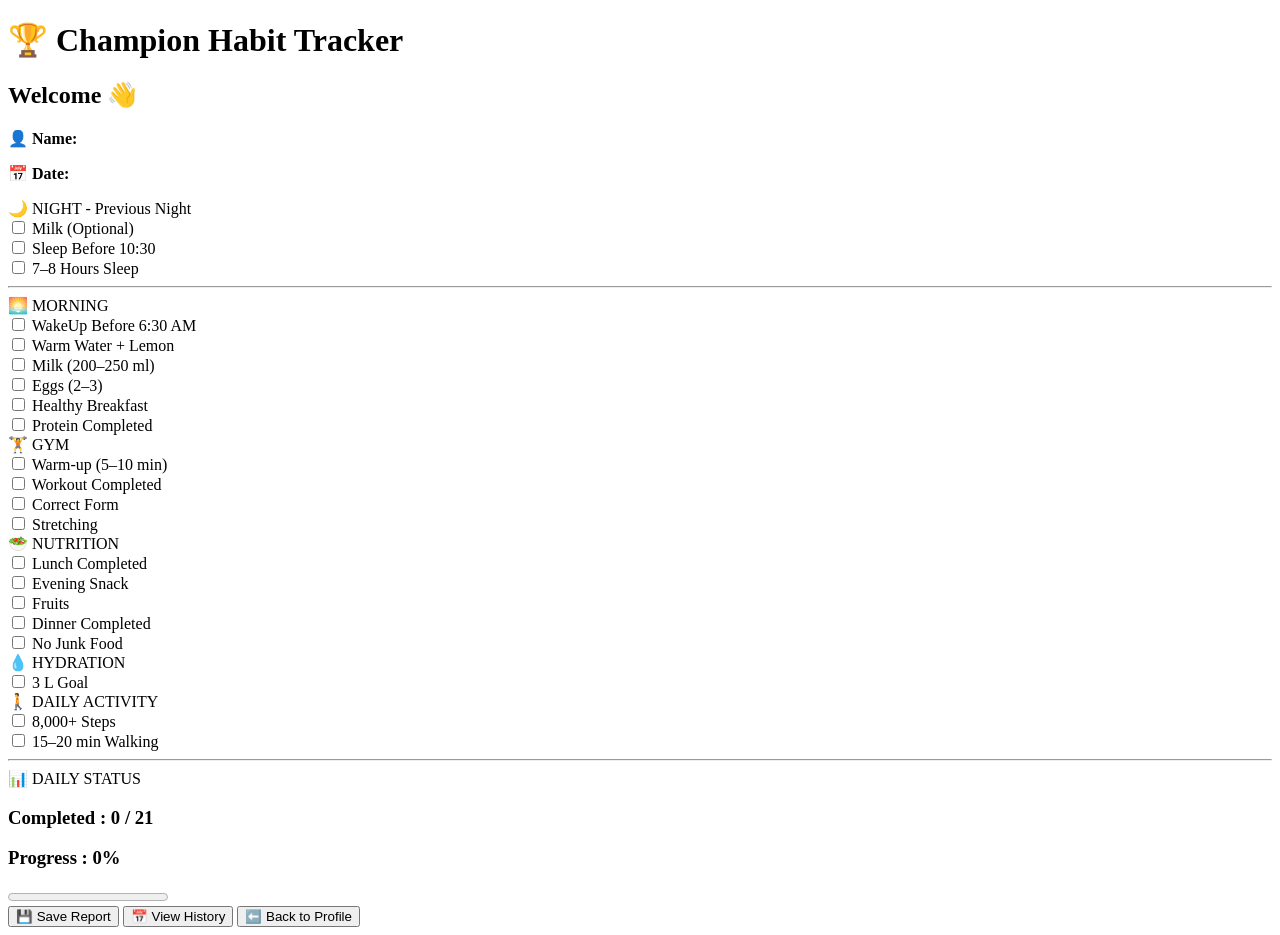
==== checklist.html @ 897b7142 "Add files via upload Add Champion Habit Traker files" ====
<!DOCTYPE html>
<html>

<head>

    <meta name="viewport" content="width=device-width, initial-scale=1.0">

    <title>Champion Habit Tracker</title>

    <link rel="stylesheet" href="style.css">

</head>

<body>

    <div class="container">

        <!-- =====================================
             HEADER
        ====================================== -->

        <h1>🏆 Champion Habit Tracker</h1>

        <h2 id="welcomeText">
            Welcome 👋
        </h2>


        <!-- =====================================
             DATE & USER
        ====================================== -->

        <div class="report-info">

            <p>
                👤 <strong>Name:</strong>
                <span id="userName"></span>
            </p>

            <p>
                📅 <strong>Date:</strong>
                <span id="todayDate"></span>
            </p>

        </div>

 <!-- =====================================
             NIGHT
        ====================================== -->

        <div class="section">

            <div class="section-title">
                🌙 NIGHT - Previous Night
            </div>


            <div class="habit-item">

                <input
                    type="checkbox"
                    id="nightMilk"
                    onchange="updateProgress()">

                <label for="nightMilk">
                    Milk (Optional)
                </label>

            </div>


            <div class="habit-item">

                <input
                    type="checkbox"
                    id="sleepBefore"
                    onchange="updateProgress()">

                <label for="sleepBefore">
                    Sleep Before 10:30
                </label>

            </div>


            <div class="habit-item">

                <input
                    type="checkbox"
                    id="sleepHours"
                    onchange="updateProgress()">

                <label for="sleepHours">
                    7–8 Hours Sleep
                </label>

            </div>

        </div>


        <hr>


        <!-- =====================================
             MORNING
        ====================================== -->

        <div class="section">

            <div class="section-title">
                🌅 MORNING
            </div>


            <div class="habit-item">

                <input
                    type="checkbox"
                    id="wakeUp"
                    onchange="updateProgress()">

                <label for="wakeUp">
                    WakeUp Before 6:30 AM
                </label>

            </div>


            <div class="habit-item">

                <input
                    type="checkbox"
                    id="water"
                    onchange="updateProgress()">

                <label for="water">
                    Warm Water + Lemon
                </label>

            </div>


            <div class="habit-item">

                <input
                    type="checkbox"
                    id="milk"
                    onchange="updateProgress()">

                <label for="milk">
                    Milk (200–250 ml)
                </label>

            </div>


            <div class="habit-item">

                <input
                    type="checkbox"
                    id="eggs"
                    onchange="updateProgress()">

                <label for="eggs">
                    Eggs (2–3)
                </label>

            </div>


            <div class="habit-item">

                <input
                    type="checkbox"
                    id="breakfast"
                    onchange="updateProgress()">

                <label for="breakfast">
                    Healthy Breakfast
                </label>

            </div>


            <div class="habit-item">

                <input
                    type="checkbox"
                    id="protein"
                    onchange="updateProgress()">

                <label for="protein">
                    Protein Completed
                </label>

            </div>

        </div>


        <!-- =====================================
             GYM
        ====================================== -->

        <div class="section">

            <div class="section-title">
                🏋️ GYM
            </div>


            <div class="habit-item">

                <input
                    type="checkbox"
                    id="warmUp"
                    onchange="updateProgress()">

                <label for="warmUp">
                    Warm-up (5–10 min)
                </label>

            </div>


            <div class="habit-item">

                <input
                    type="checkbox"
                    id="workout"
                    onchange="updateProgress()">

                <label for="workout">
                    Workout Completed
                </label>

            </div>


            <div class="habit-item">

                <input
                    type="checkbox"
                    id="correctForm"
                    onchange="updateProgress()">

                <label for="correctForm">
                    Correct Form
                </label>

            </div>


            <div class="habit-item">

                <input
                    type="checkbox"
                    id="stretching"
                    onchange="updateProgress()">

                <label for="stretching">
                    Stretching
                </label>

            </div>

        </div>

                <!-- =====================================
             NUTRITION
        ====================================== -->

        <div class="section">

            <div class="section-title">
                🥗 NUTRITION
            </div>


            <div class="habit-item">

                <input
                    type="checkbox"
                    id="lunch"
                    onchange="updateProgress()">

                <label for="lunch">
                    Lunch Completed
                </label>

            </div>


            <div class="habit-item">

                <input
                    type="checkbox"
                    id="eveningSnack"
                    onchange="updateProgress()">

                <label for="eveningSnack">
                    Evening Snack
                </label>

            </div>


            <div class="habit-item">

                <input
                    type="checkbox"
                    id="fruits"
                    onchange="updateProgress()">

                <label for="fruits">
                    Fruits
                </label>

            </div>


            <div class="habit-item">

                <input
                    type="checkbox"
                    id="dinner"
                    onchange="updateProgress()">

                <label for="dinner">
                    Dinner Completed
                </label>

            </div>


            <div class="habit-item">

                <input
                    type="checkbox"
                    id="noJunkFood"
                    onchange="updateProgress()">

                <label for="noJunkFood">
                    No Junk Food
                </label>

            </div>

        </div>


        <!-- =====================================
             HYDRATION
        ====================================== -->

        <div class="section">

            <div class="section-title">
                💧 HYDRATION
            </div>


            <div class="habit-item">

                <input
                    type="checkbox"
                    id="hydration"
                    onchange="updateProgress()">

                <label for="hydration">
                    3 L Goal
                </label>

            </div>

        </div>


        <!-- =====================================
             DAILY ACTIVITY
        ====================================== -->

        <div class="section">

            <div class="section-title">
                🚶 DAILY ACTIVITY
            </div>


            <div class="habit-item">

                <input
                    type="checkbox"
                    id="steps"
                    onchange="updateProgress()">

                <label for="steps">
                    8,000+ Steps
                </label>

            </div>


            <div class="habit-item">

                <input
                    type="checkbox"
                    id="walking"
                    onchange="updateProgress()">

                <label for="walking">
                    15–20 min Walking
                </label>

            </div>

        </div>

        <hr>


        <!-- =====================================
             DAILY STATUS
        ====================================== -->

        <div class="section">

            <div class="section-title">
                📊 DAILY STATUS
            </div>


            <h3 id="completedText">
                Completed : 0 / 21
            </h3>


            <h3 id="percentageText">
                Progress : 0%
            </h3>


            <progress
                id="progressBar"
                value="0"
                max="100">
            </progress>

        </div>


        <!-- =====================================
             SAVE REPORT
        ====================================== -->

        <button onclick="saveReport()">

            💾 Save Report

        </button>


        <!-- =====================================
             VIEW HISTORY
        ====================================== -->

        <button onclick="window.location='history.html'">

            📅 View History

        </button>

        <button onclick="window.location='index.html'">
    ⬅️ Back to Profile
</button>


    </div>


    <!-- =====================================
         JAVASCRIPT
    ====================================== -->

    <script src="script.js"></script>

</body>

</html>
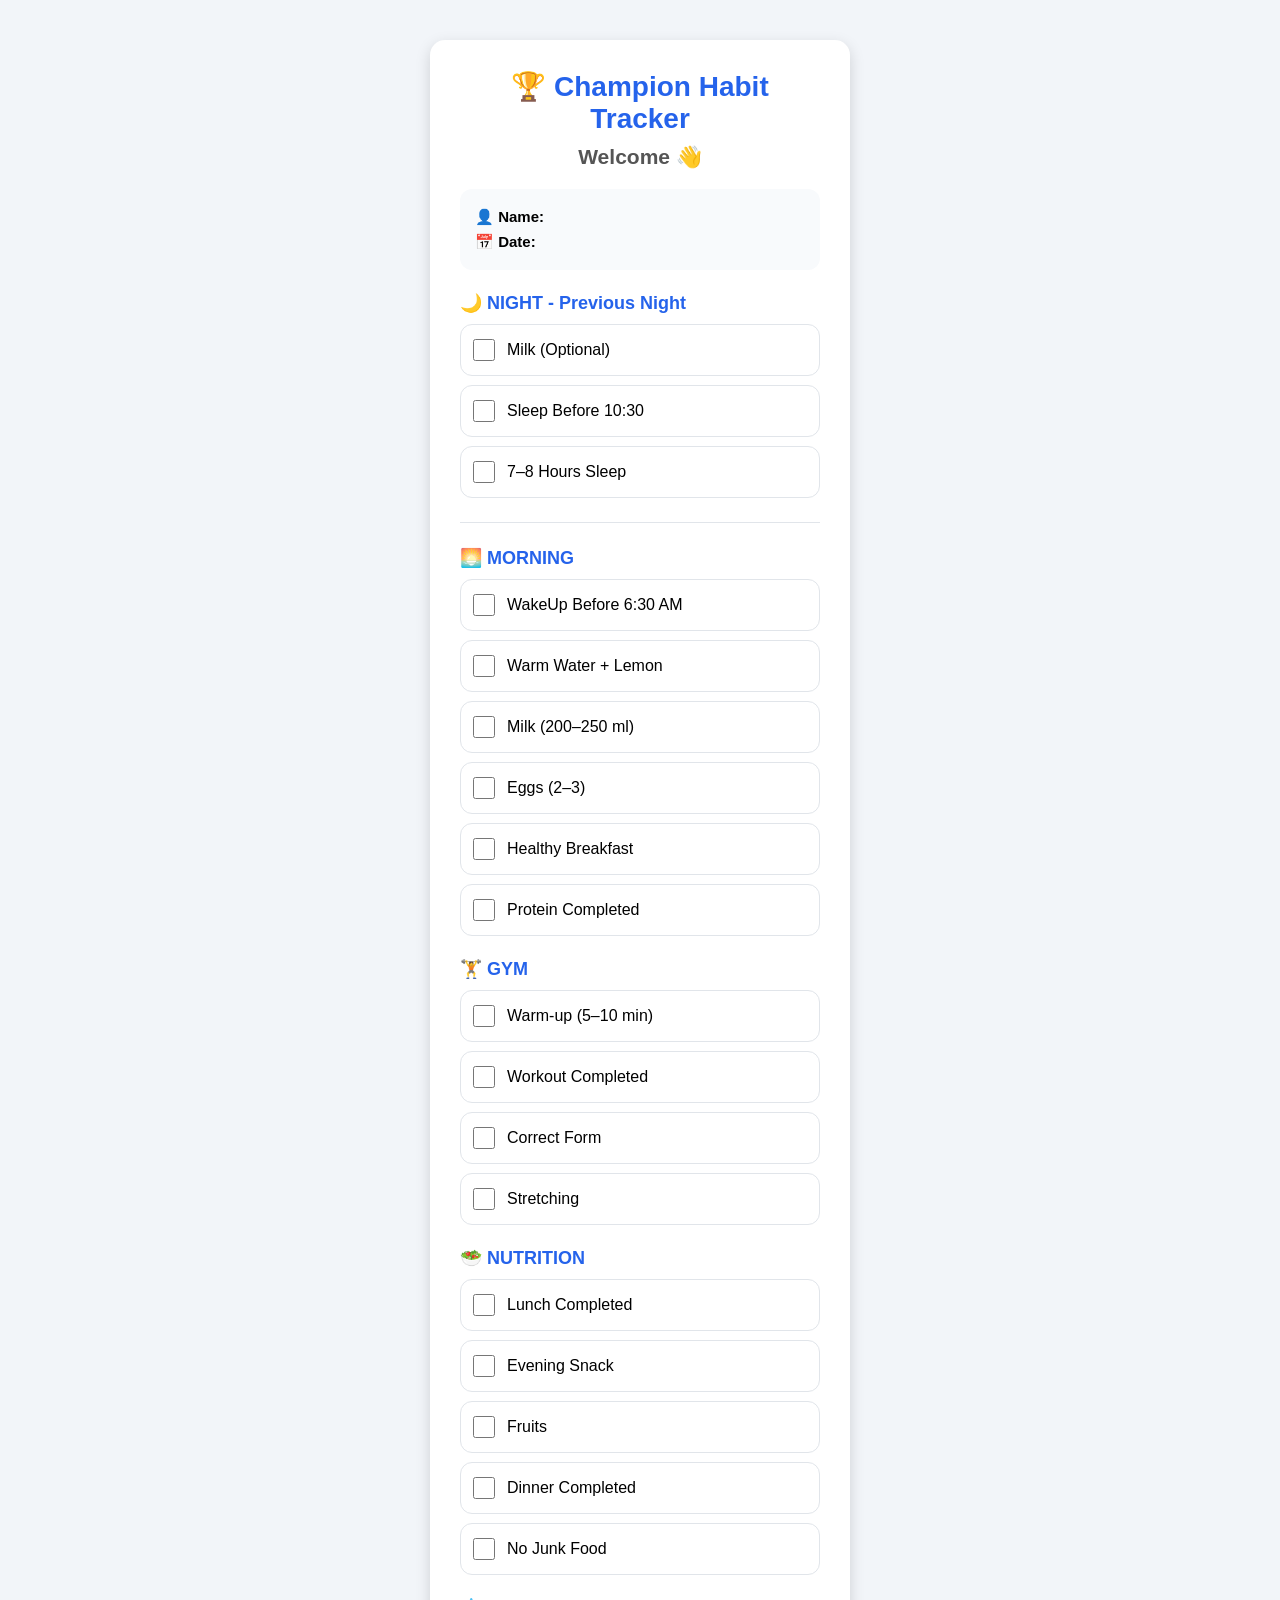
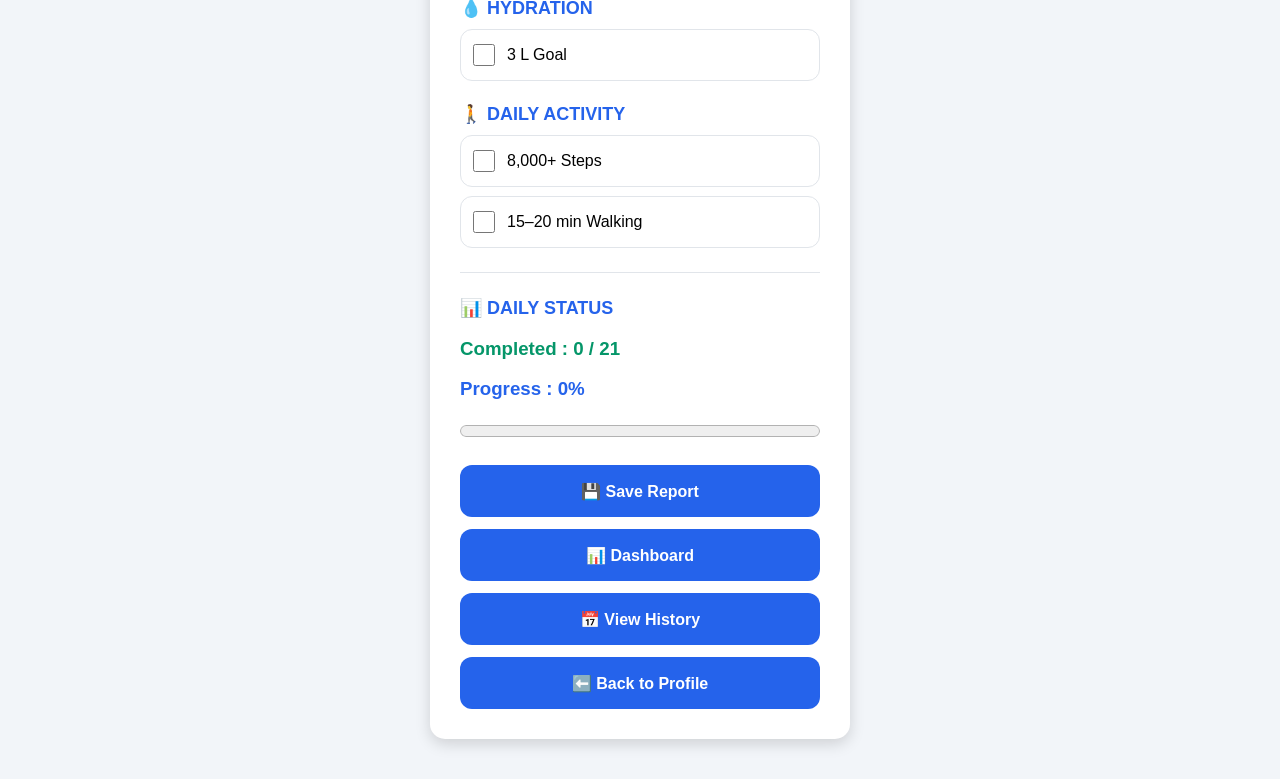
==== commit 31981a1b: "dasboard" ====
--- a/checklist.html
+++ b/checklist.html
@@ -464,6 +464,13 @@
         <!-- =====================================
              VIEW HISTORY
         ====================================== -->
+        <button
+    type="button"
+    onclick="window.location='dashboard.html'">
+
+    📊 Dashboard
+
+</button>
 
         <button onclick="window.location='history.html'">
 
@@ -487,4 +494,4 @@
 
 </body>
 
-</html>+</html>
--- a/style.css
+++ b/style.css
@@ -0,0 +1,572 @@
+/* ===========================================
+   GLOBAL
+=========================================== */
+
+* {
+    box-sizing: border-box;
+}
+
+html,
+body {
+    margin: 0;
+    padding: 0;
+    width: 100%;
+    min-height: 100%;
+}
+
+html {
+    overflow-x: hidden;
+}
+
+body {
+    font-family: Arial, Helvetica, sans-serif;
+    background: #f2f5f9;
+    overflow-x: hidden;
+}
+
+
+/* ===========================================
+   MAIN CONTAINER
+=========================================== */
+
+.container {
+    width: 420px;
+    max-width: calc(100% - 30px);
+    margin: 40px auto;
+    background: #ffffff;
+    padding: 30px;
+    border-radius: 15px;
+    box-shadow: 0 5px 15px rgba(0,0,0,.15);
+}
+
+
+/* ===========================================
+   HEADINGS
+=========================================== */
+
+h1 {
+    text-align: center;
+    color: #2563eb;
+    margin: 0 0 10px;
+    font-size: 28px;
+}
+
+h2 {
+    text-align: center;
+    color: #555;
+    margin: 0 0 20px;
+    font-size: 21px;
+}
+
+h3 {
+    color: #333;
+}
+
+
+/* ===========================================
+   REPORT INFO
+=========================================== */
+
+.report-info {
+    background: #f8fafc;
+    padding: 12px 15px;
+    border-radius: 12px;
+    margin-bottom: 20px;
+}
+
+.report-info p {
+    margin: 7px 0;
+    text-align: left;
+    font-size: 15px;
+}
+
+
+/* ===========================================
+   HABIT SECTION
+=========================================== */
+
+.section {
+    margin: 22px 0;
+}
+
+.section-title {
+    font-size: 18px;
+    font-weight: bold;
+    color: #2563eb;
+    margin-bottom: 10px;
+}
+
+
+/* ===========================================
+   HABIT ITEM
+=========================================== */
+
+.habit-item {
+    display: flex;
+    align-items: center;
+
+    width: 100%;
+    min-height: 52px;
+
+    padding: 13px 12px;
+    margin-bottom: 9px;
+
+    background: #ffffff;
+
+    border: 1px solid #e1e5ea;
+    border-radius: 12px;
+
+    gap: 12px;
+}
+
+
+/* Checkbox */
+
+.habit-item input {
+    width: 22px;
+    height: 22px;
+
+    min-width: 22px;
+    min-height: 22px;
+
+    margin: 0;
+
+    cursor: pointer;
+}
+
+
+/* Label */
+
+.habit-item label {
+    flex: 1;
+
+    margin: 0;
+
+    font-size: 16px;
+    line-height: 1.35;
+
+    cursor: pointer;
+
+    word-break: normal;
+}
+
+
+/* ===========================================
+   BUTTONS
+=========================================== */
+
+button {
+    display: block;
+
+    width: 100%;
+    min-height: 52px;
+
+    padding: 14px 16px;
+    margin-top: 12px;
+
+    border: none;
+    border-radius: 12px;
+
+    background: #2563eb;
+    color: #ffffff;
+
+    font-size: 16px;
+    font-weight: 600;
+
+    cursor: pointer;
+}
+
+
+/* ===========================================
+   PROGRESS
+=========================================== */
+
+progress {
+    display: block;
+
+    width: 100%;
+    height: 24px;
+
+    margin-top: 10px;
+}
+
+#completedText {
+    color: #059669;
+}
+
+#percentageText {
+    color: #2563eb;
+}
+
+
+/* ===========================================
+   HORIZONTAL LINE
+=========================================== */
+
+hr {
+    border: none;
+    border-top: 1px solid #e1e5ea;
+
+    margin: 24px 0;
+}
+
+
+/* ===========================================
+   HISTORY
+=========================================== */
+
+.history-card {
+    background: #fafafa;
+
+    border: 1px solid #ddd;
+    border-radius: 12px;
+
+    padding: 18px;
+    margin-bottom: 15px;
+
+    box-shadow: 0 2px 8px rgba(0,0,0,.08);
+}
+
+.history-card h3 {
+    margin-top: 0;
+    color: #2563eb;
+}
+
+.history-card p {
+    margin: 8px 0;
+    color: #444;
+}
+
+
+/* ===========================================
+   MOBILE APP LAYOUT
+=========================================== */
+
+@media (max-width: 600px) {
+
+    body {
+        background: #f2f5f9;
+    }
+
+    .container {
+        width: 100%;
+        max-width: none;
+
+        margin: 0;
+        padding: 18px 14px 30px;
+
+        border-radius: 0;
+        box-shadow: none;
+    }
+
+    h1 {
+        font-size: 23px;
+        line-height: 1.2;
+    }
+
+    h2 {
+        font-size: 18px;
+        margin-bottom: 18px;
+    }
+
+    .report-info {
+        padding: 11px 13px;
+        margin-bottom: 18px;
+    }
+
+    .report-info p {
+        font-size: 14px;
+    }
+
+    .section {
+        margin: 20px 0;
+    }
+
+    .section-title {
+        font-size: 17px;
+        margin-bottom: 9px;
+    }
+
+    .habit-item {
+        min-height: 54px;
+        padding: 14px 12px;
+        border-radius: 12px;
+    }
+
+    .habit-item input {
+        width: 23px;
+        height: 23px;
+
+        min-width: 23px;
+        min-height: 23px;
+    }
+
+    .habit-item label {
+        font-size: 16px;
+        line-height: 1.35;
+    }
+
+    button {
+        min-height: 52px;
+        font-size: 16px;
+    }
+
+    progress {
+        height: 24px;
+    }
+}
+
+/* ===========================================
+   LOGIN PAGE CENTER
+=========================================== */
+
+@media (max-width: 500px) {
+
+    body.login-page {
+        min-height: 100vh;
+        display: flex;
+        align-items: center;
+        justify-content: center;
+    }
+
+    body.login-page .container {
+        margin: 0;
+    }
+
+}
+
+/* ===========================================
+   SMALL PHONES
+=========================================== */
+
+@media (max-width: 380px) {
+
+    .container {
+        padding-left: 11px;
+        padding-right: 11px;
+    }
+
+    h1 {
+        font-size: 21px;
+    }
+
+    h2 {
+        font-size: 17px;
+    }
+
+    .habit-item {
+        padding: 13px 10px;
+    }
+
+    .habit-item label {
+        font-size: 15px;
+    }
+}
+
+/* ===========================================
+   WEEKLY REPORT
+=========================================== */
+
+#weeklyDays {
+    display: grid;
+    grid-template-columns: repeat(2, 1fr);
+    gap: 10px;
+    margin-top: 12px;
+}
+
+#weeklyDays .history-card {
+    margin-bottom: 0;
+    padding: 12px;
+    text-align: center;
+}
+
+#weeklyDays .history-card h3 {
+    margin: 0 0 6px;
+    font-size: 16px;
+}
+
+#weeklyDays .history-card p {
+    margin: 5px 0;
+    font-size: 14px;
+}
+
+#weeklyDays progress {
+    height: 12px;
+    margin-top: 6px;
+}
+
+#weeklyAverage {
+    margin-top: 18px;
+    padding: 14px;
+    background: #f8fafc;
+    border-radius: 12px;
+    text-align: center;
+}
+
+
+/* ===========================================
+   WEEKLY REPORT MOBILE
+=========================================== */
+
+@media (max-width: 380px) {
+
+    #weeklyDays {
+        gap: 8px;
+    }
+
+    #weeklyDays .history-card {
+        padding: 10px 7px;
+    }
+
+    #weeklyDays .history-card h3 {
+        font-size: 15px;
+    }
+
+    #weeklyDays .history-card p {
+        font-size: 13px;
+    }
+
+} 
+
+/* =====================================
+   MONTHLY CALENDAR
+===================================== */
+
+.monthly-calendar {
+    width: 100%;
+    margin-top: 20px;
+}
+
+
+.calendar-title {
+    text-align: center;
+    margin-bottom: 15px;
+}
+
+
+.calendar-day-names {
+    display: grid;
+    grid-template-columns: repeat(7, 1fr);
+    gap: 5px;
+    margin-bottom: 5px;
+}
+
+
+.calendar-day-names div {
+    text-align: center;
+    font-weight: bold;
+    padding: 8px 2px;
+}
+
+
+.calendar-grid {
+    display: grid;
+    grid-template-columns: repeat(7, 1fr);
+    gap: 6px;
+}
+
+
+.calendar-date,
+.calendar-empty {
+    min-height: 65px;
+}
+
+
+.calendar-date {
+    border: 1px solid #ccc;
+    border-radius: 8px;
+    background: white;
+    cursor: pointer;
+
+    display: flex;
+    flex-direction: column;
+    align-items: center;
+    justify-content: center;
+
+    padding: 5px;
+}
+
+
+.calendar-date:hover {
+    transform: scale(1.03);
+}
+
+
+.calendar-number {
+    font-size: 18px;
+    font-weight: bold;
+}
+
+
+.calendar-progress {
+    font-size: 12px;
+    margin-top: 5px;
+}
+
+
+.calendar-status {
+    font-size: 13px;
+    margin-top: 5px;
+}
+
+
+.has-report {
+    border: 2px solid #28a745;
+}
+
+
+.no-report {
+    opacity: 0.7;
+}
+
+
+.future-date {
+    background: #eeeeee;
+    color: #999;
+    cursor: not-allowed;
+}
+
+
+.selected-date-report {
+    margin-top: 20px;
+    padding: 15px;
+    border: 1px solid #ccc;
+    border-radius: 10px;
+}
+
+
+.selected-date-report progress {
+    width: 100%;
+}
+
+
+.selected-date-report ul {
+    padding-left: 25px;
+}
+
+
+@media (max-width: 600px) {
+
+    .calendar-grid {
+        gap: 3px;
+    }
+
+    .calendar-day-names {
+        gap: 3px;
+    }
+
+    .calendar-date,
+    .calendar-empty {
+        min-height: 50px;
+    }
+
+    .calendar-number {
+        font-size: 15px;
+    }
+
+    .calendar-progress,
+    .calendar-status {
+        font-size: 10px;
+    }
+
+}
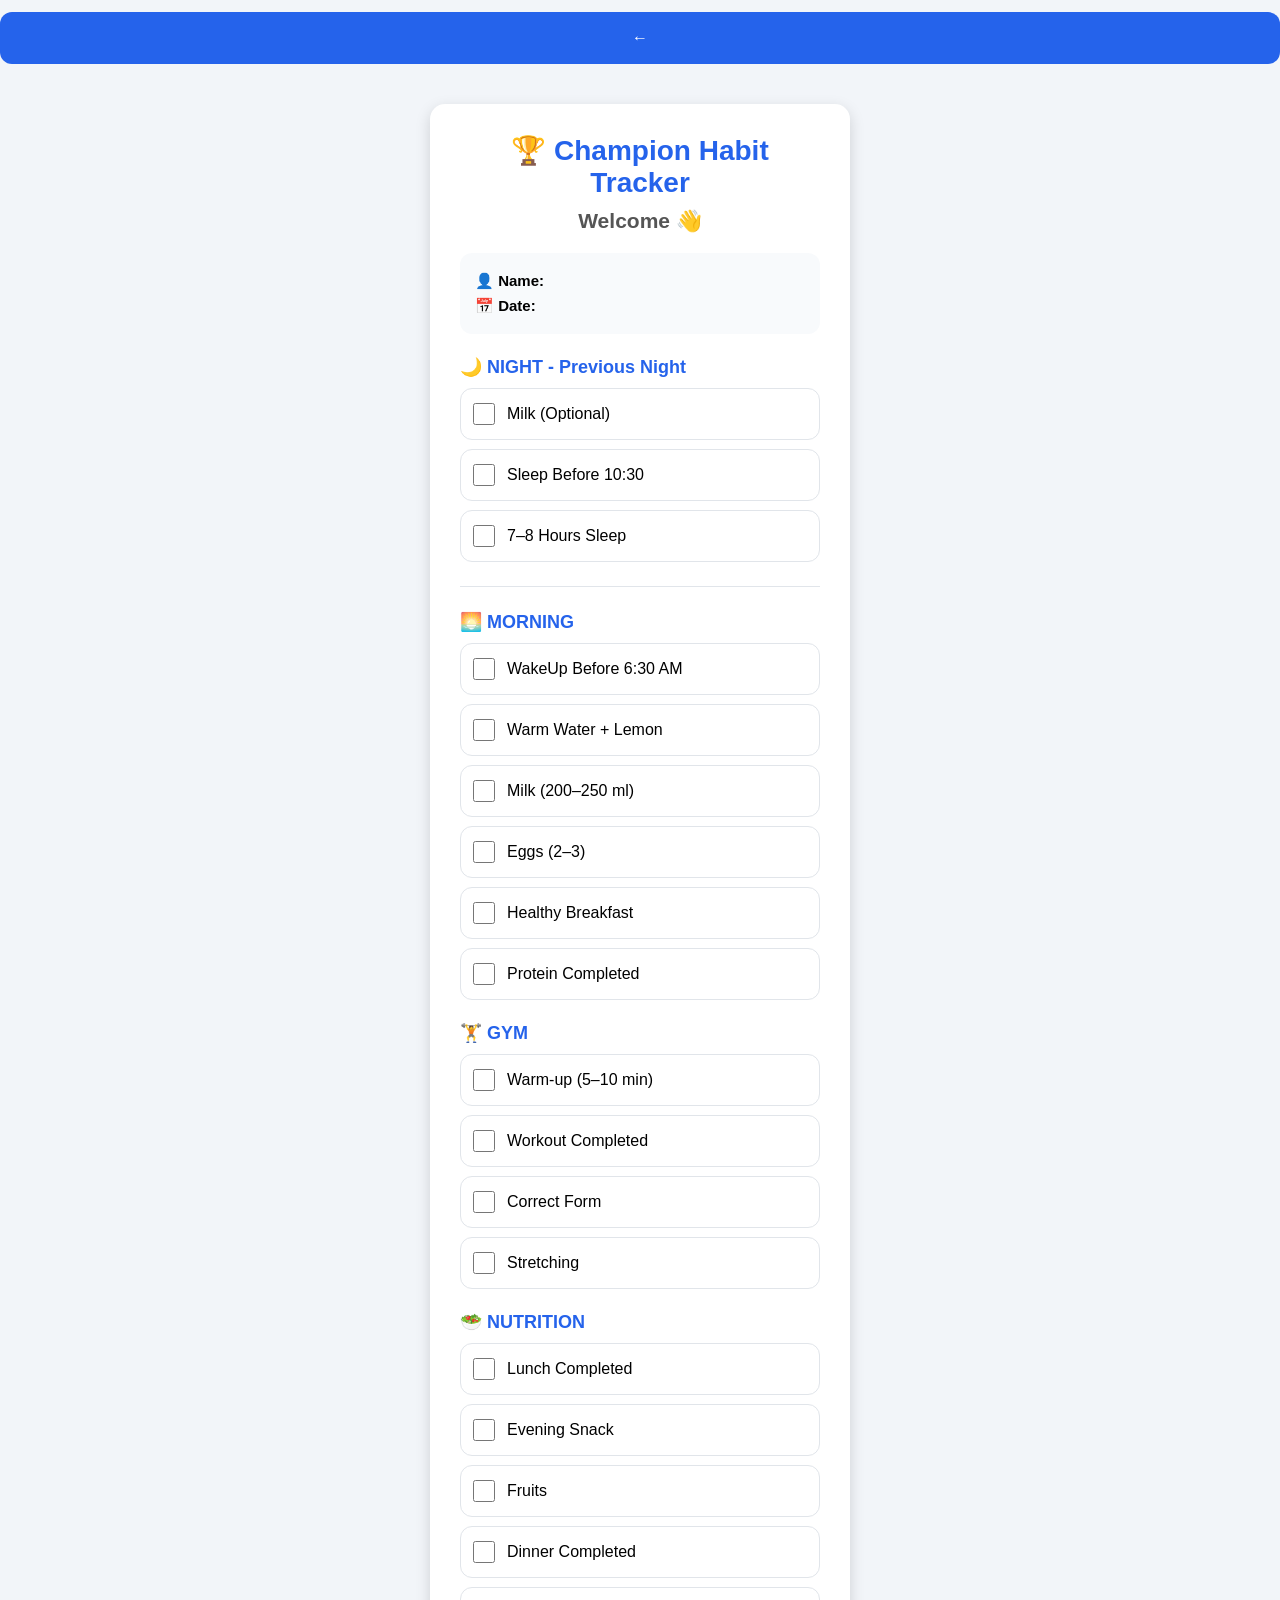
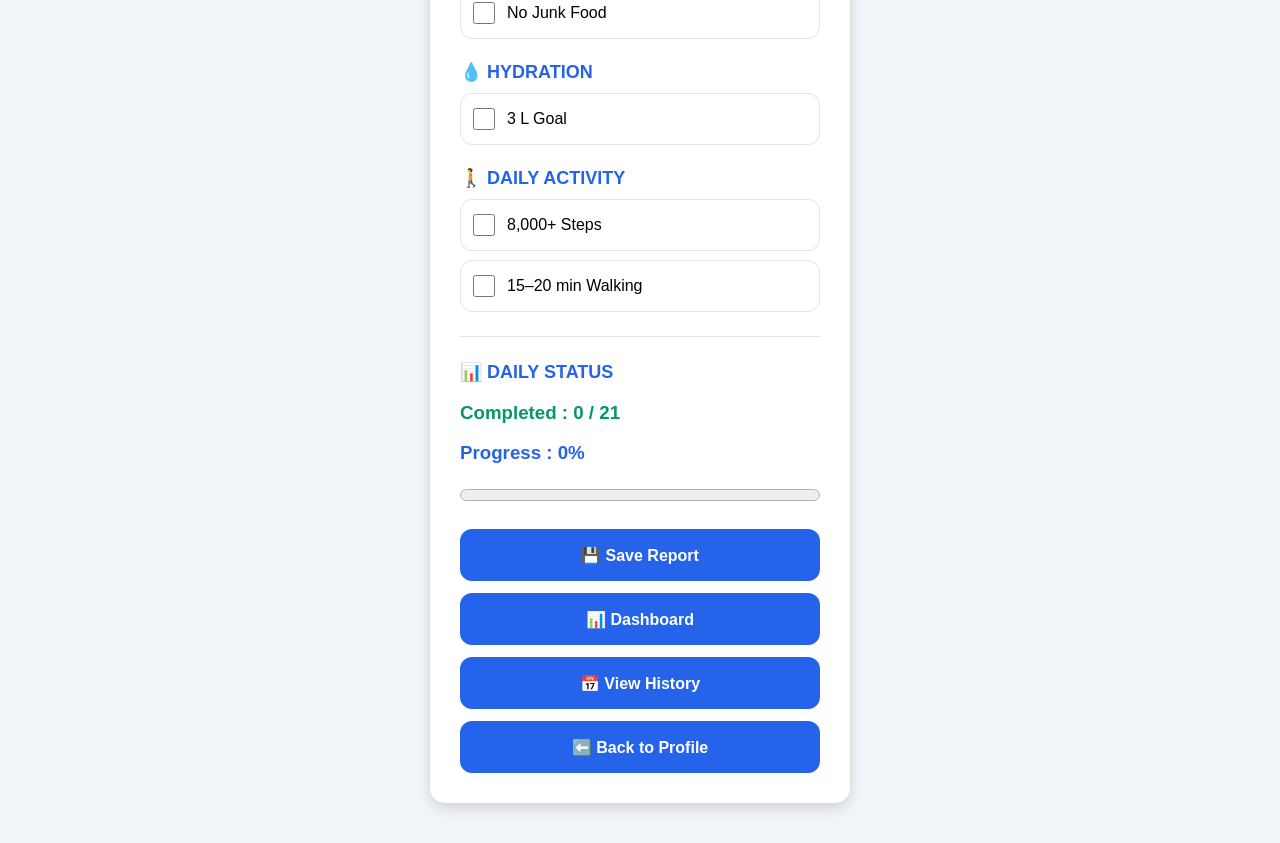
==== commit 8e2a4ab7: "Add back button to checklist.html" ====
--- a/checklist.html
+++ b/checklist.html
@@ -12,6 +12,13 @@
 </head>
 
 <body>
+
+    <button
+    class="back-button"
+    onclick="history.back()"
+    aria-label="Go back">
+    ←
+</button>
 
     <div class="container">
 
@@ -464,6 +471,7 @@
         <!-- =====================================
              VIEW HISTORY
         ====================================== -->
+
         <button
     type="button"
     onclick="window.location='dashboard.html'">
